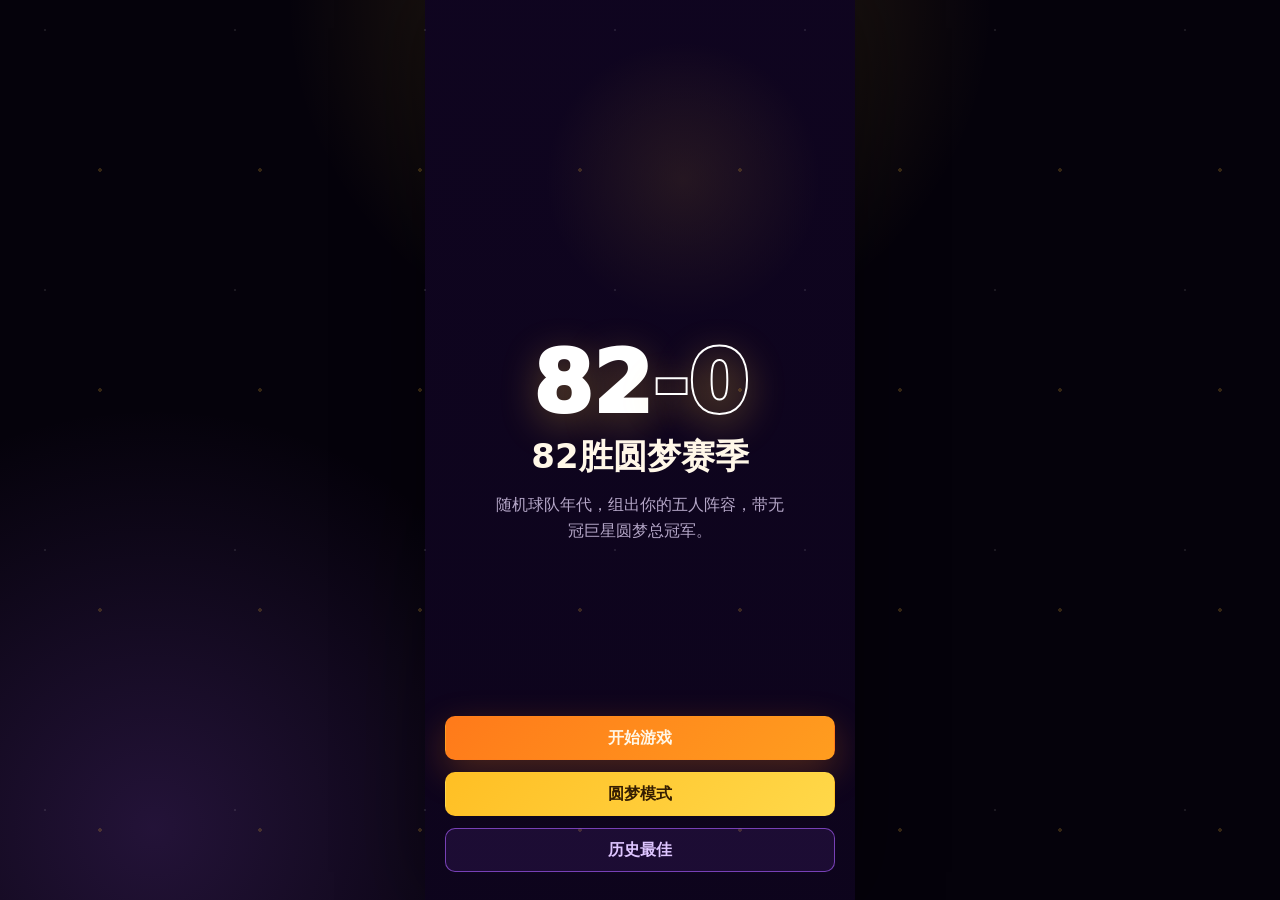
==== index.html @ 45d7c3f8 "Build NBA dream season v1.3" ====
<!doctype html>
<html lang="zh-CN">
  <head>
    <meta charset="utf-8" />
    <meta name="viewport" content="width=device-width, initial-scale=1, maximum-scale=1, user-scalable=no" />
    <title>82胜圆梦赛季</title>
    <link rel="stylesheet" href="./styles.css?v=20260709-v13" />
  </head>
  <body>
    <main class="phone-shell">
      <section class="hero" id="homeView">
        <div class="hero-art">
          <div class="score-logo">82<span>-0</span></div>
          <h1>82胜圆梦赛季</h1>
          <p>随机球队年代，组出你的五人阵容，带无冠巨星圆梦总冠军。</p>
        </div>
        <div class="home-actions">
          <button id="normalBtn" class="primary" type="button">开始游戏</button>
          <button id="dreamBtn" class="gold" type="button">圆梦模式</button>
          <button id="historyBtn" class="ghost" type="button">历史最佳</button>
        </div>
      </section>

      <section class="screen hidden" id="dreamView">
        <header class="screen-head">
          <button id="dreamBackBtn" type="button">返回</button>
          <div>
            <p>选择圆梦对象</p>
            <h2>无冠球星名单</h2>
          </div>
        </header>
        <div id="dreamGrid" class="dream-grid"></div>
      </section>

      <section class="screen hidden" id="draftView">
        <header class="draft-top">
          <button id="draftHomeBtn" type="button">首页</button>
          <div>
            <p id="modeLabel">普通模式</p>
            <h2>组建阵容</h2>
          </div>
          <button id="restartBtn" type="button">重开</button>
        </header>

        <div id="lineup" class="lineup"></div>

        <div id="dreamNote" class="dream-note hidden"></div>

        <section class="round-panel">
          <div class="round-title">
            <strong id="roundText">第 1 / 5 轮</strong>
            <span id="roundHint">先随机球队和年代</span>
          </div>

          <div class="random-row">
            <div>
              <span>球队</span>
              <strong id="teamText">???</strong>
            </div>
            <div>
              <span>年代</span>
              <strong id="eraText">???</strong>
            </div>
          </div>

          <button id="randomBtn" class="primary" type="button">随机</button>
          <button id="lockBtn" class="gold hidden" type="button">锁定球员池</button>

          <div class="reroll-row">
            <button id="rerollTeamBtn" type="button">重换球队 <span id="teamRerollText">1</span>次</button>
            <button id="rerollEraBtn" type="button">重换年代 <span id="eraRerollText">1</span>次</button>
          </div>
        </section>

        <section id="playerSection" class="player-section hidden">
          <div class="section-title">
            <h2>选择你的球员</h2>
            <span id="selectHint">点击球员加入阵容</span>
          </div>
          <div class="filters" id="filters"></div>
          <div id="playerList" class="player-list"></div>
        </section>
      </section>

      <section class="screen hidden" id="resultView">
        <header class="screen-head">
          <button id="resultHomeBtn" type="button">首页</button>
          <div>
            <p>赛季结算</p>
            <h2 id="resultTitle">圆梦成功</h2>
          </div>
        </header>
        <div id="resultCard" class="result-card"></div>
        <div class="result-actions">
          <button id="againBtn" class="primary" type="button">再来一局</button>
          <button id="copyReportBtn" type="button">复制战报</button>
        </div>
      </section>

      <section class="screen hidden" id="historyView">
        <header class="screen-head">
          <button id="historyBackBtn" type="button">返回</button>
          <div>
            <p>本机记录</p>
            <h2>历史最佳</h2>
          </div>
        </header>
        <div id="historyList" class="history-list"></div>
      </section>

      <div id="toast" class="toast hidden"></div>
    </main>

    <script src="./src/game.js?v=20260709-v13"></script>
  </body>
</html>
---- styles.css ----
:root {
  --bg: #100521;
  --panel: rgba(31, 18, 53, 0.92);
  --panel-2: rgba(45, 28, 73, 0.94);
  --line: rgba(255, 255, 255, 0.13);
  --ink: #fff7e8;
  --muted: #b4a6c7;
  --gold: #ffc43b;
  --orange: #f47c16;
  --purple: #8f4ed8;
  --green: #33d184;
  --red: #ff6262;
}

* {
  box-sizing: border-box;
}

html,
body {
  margin: 0;
  min-height: 100%;
  color: var(--ink);
  background:
    radial-gradient(circle at 50% 0%, rgba(255, 196, 59, 0.18), transparent 32%),
    radial-gradient(circle at 12% 92%, rgba(143, 78, 216, 0.22), transparent 30%),
    #05020b;
  font-family: "Microsoft YaHei", "PingFang SC", system-ui, sans-serif;
  touch-action: manipulation;
}

button {
  min-height: 44px;
  border: 1px solid var(--line);
  border-radius: 10px;
  padding: 10px 14px;
  color: var(--ink);
  background: rgba(255, 255, 255, 0.08);
  font: inherit;
  font-weight: 800;
  cursor: pointer;
}

button:disabled {
  opacity: 0.48;
  cursor: not-allowed;
}

.phone-shell {
  position: relative;
  width: min(430px, 100vw);
  min-height: 100vh;
  margin: 0 auto;
  overflow: hidden;
  background:
    linear-gradient(rgba(13, 4, 28, 0.3), rgba(13, 4, 28, 0.92)),
    radial-gradient(circle at 60% 20%, rgba(255, 196, 59, 0.16), transparent 18%),
    var(--bg);
  box-shadow: 0 0 80px rgba(0, 0, 0, 0.44);
}

.phone-shell::before {
  content: "";
  position: fixed;
  inset: 0;
  pointer-events: none;
  background-image:
    radial-gradient(circle, rgba(255, 196, 59, 0.55) 0 2px, transparent 2px),
    radial-gradient(circle, rgba(255, 255, 255, 0.28) 0 1px, transparent 1px);
  background-position: 20px 60px, 140px 160px;
  background-size: 160px 220px, 190px 260px;
  opacity: 0.35;
}

.hidden {
  display: none !important;
}

.hero,
.screen {
  position: relative;
  z-index: 1;
  min-height: 100vh;
  padding: 22px 20px 28px;
}

.hero {
  display: grid;
  align-content: end;
  gap: 42px;
}

.hero-art {
  min-height: 460px;
  display: grid;
  align-content: center;
  gap: 12px;
  text-align: center;
}

.score-logo {
  color: white;
  font-size: 86px;
  line-height: 0.9;
  font-weight: 1000;
  letter-spacing: 0;
  text-shadow: 0 10px 38px rgba(255, 196, 59, 0.3);
}

.score-logo span {
  -webkit-text-stroke: 2px white;
  color: transparent;
}

.hero h1 {
  margin: 0;
  font-size: 34px;
}

.hero p {
  max-width: 300px;
  margin: 0 auto;
  color: var(--muted);
  line-height: 1.6;
}

.home-actions,
.result-actions {
  display: grid;
  gap: 12px;
}

.primary {
  border-color: transparent;
  background: linear-gradient(135deg, #ff7a1a, #ff9d1f);
  box-shadow: 0 12px 36px rgba(244, 124, 22, 0.28);
}

.gold {
  border-color: transparent;
  background: linear-gradient(135deg, #ffbf24, #ffd849);
  color: #351d02;
}

.ghost {
  border-color: rgba(143, 78, 216, 0.8);
  color: #dec5ff;
  background: rgba(143, 78, 216, 0.12);
}

.screen-head,
.draft-top {
  display: flex;
  align-items: center;
  gap: 12px;
  margin-bottom: 16px;
}

.screen-head > div,
.draft-top > div {
  flex: 1;
}

.screen-head p,
.draft-top p,
.round-title span,
.random-row span {
  margin: 0 0 4px;
  color: var(--muted);
  font-size: 12px;
  font-weight: 700;
}

.screen-head h2,
.draft-top h2,
.section-title h2 {
  margin: 0;
  font-size: 24px;
}

.screen-head button,
.draft-top button {
  min-width: 58px;
  min-height: 44px;
  padding: 9px 10px;
  font-size: 13px;
}

.dream-grid {
  display: grid;
  grid-template-columns: repeat(3, minmax(0, 1fr));
  gap: 10px;
  padding-bottom: 24px;
}

.dream-card,
.slot,
.player-card,
.round-panel,
.result-card,
.history-item {
  border: 1px solid var(--line);
  border-radius: 14px;
  background: var(--panel);
}

.dream-card {
  display: grid;
  gap: 6px;
  align-content: start;
  min-height: 142px;
  padding: 10px 8px;
  text-align: center;
}

.avatar {
  display: grid;
  place-items: center;
  width: 48px;
  height: 48px;
  margin: 0 auto;
  border-radius: 14px;
  color: white;
  background: linear-gradient(135deg, #1f68d2, #8f4ed8);
  font-size: 18px;
  font-weight: 1000;
}

.dream-card strong,
.player-card strong {
  display: block;
  font-size: 14px;
}

.fact {
  display: block;
  margin-top: 6px;
  color: #d8c9ef;
  font-size: 11px;
  font-weight: 700;
  line-height: 1.35;
}

.tags {
  display: flex;
  flex-wrap: wrap;
  justify-content: center;
  gap: 4px;
}

.tag {
  border-radius: 999px;
  padding: 2px 7px;
  color: white;
  background: var(--purple);
  font-size: 11px;
  font-weight: 900;
}

.tag-soft {
  color: #f4e9ff;
  background: rgba(255, 255, 255, 0.12);
}

.rarity-legend {
  color: #351d02;
  background: linear-gradient(135deg, #ffd24a, #fff1a8);
}

.rarity-superstar {
  background: linear-gradient(135deg, #ff7a1a, #ff3d72);
}

.rarity-allstar {
  background: linear-gradient(135deg, #8f4ed8, #536dfe);
}

.rarity-starter {
  background: #2575d8;
}

.rarity-role {
  background: #667085;
}

.lineup {
  display: grid;
  grid-template-columns: repeat(6, minmax(0, 1fr));
  gap: 8px;
  margin: 4px 0 14px;
}

.slot {
  min-height: 92px;
  padding: 8px;
  color: var(--muted);
  text-align: center;
  border-style: dashed;
}

.slot:nth-child(1) {
  grid-column: 2 / span 2;
}

.slot:nth-child(2) {
  grid-column: 4 / span 2;
}

.slot:nth-child(3) {
  grid-column: 1 / span 2;
}

.slot:nth-child(4) {
  grid-column: 3 / span 2;
}

.slot:nth-child(5) {
  grid-column: 5 / span 2;
}

.slot.filled {
  color: var(--ink);
  border-style: solid;
  background: linear-gradient(145deg, rgba(23, 80, 153, 0.88), rgba(48, 32, 85, 0.94));
}

.slot.available {
  border-color: var(--gold);
  box-shadow: 0 0 18px rgba(255, 196, 59, 0.4);
}

.slot span,
.slot small {
  display: block;
}

.slot span {
  margin-top: 18px;
  font-weight: 1000;
}

.slot.filled span {
  margin-top: 4px;
  color: white;
}

.slot small {
  margin-top: 5px;
  font-size: 11px;
  line-height: 1.35;
}

.dream-note {
  margin-bottom: 12px;
  border: 1px solid rgba(255, 196, 59, 0.4);
  border-radius: 12px;
  padding: 10px 12px;
  color: #ffe8a3;
  background: rgba(255, 196, 59, 0.08);
  font-size: 13px;
  line-height: 1.5;
}

.round-panel {
  display: grid;
  gap: 12px;
  padding: 14px;
}

.round-title {
  display: flex;
  justify-content: space-between;
  gap: 12px;
}

.round-title strong {
  color: var(--gold);
  font-size: 20px;
}

.random-row {
  display: grid;
  grid-template-columns: repeat(2, minmax(0, 1fr));
  gap: 10px;
}

.random-row div {
  border: 2px solid rgba(255, 196, 59, 0.7);
  border-radius: 12px;
  padding: 12px;
  text-align: center;
  background: rgba(0, 0, 0, 0.12);
}

.random-row strong {
  display: block;
  color: var(--gold);
  font-size: 20px;
}

.reroll-row {
  display: grid;
  grid-template-columns: repeat(2, minmax(0, 1fr));
  gap: 8px;
}

.reroll-row button {
  min-height: 44px;
  padding: 9px 8px;
  color: var(--muted);
  font-size: 12px;
}

.player-section {
  margin-top: 16px;
}

.section-title {
  display: flex;
  align-items: end;
  justify-content: space-between;
  gap: 10px;
  margin-bottom: 10px;
}

.section-title span {
  color: var(--muted);
  font-size: 12px;
}

.filters {
  display: flex;
  gap: 8px;
  margin-bottom: 10px;
  overflow-x: auto;
}

.filters button {
  min-height: 44px;
  padding: 9px 14px;
  border-radius: 999px;
  color: var(--muted);
  white-space: nowrap;
  font-size: 13px;
}

.filters button.active {
  color: white;
  background: var(--purple);
}

.player-list {
  display: grid;
  gap: 8px;
  padding-bottom: 28px;
}

.player-card {
  display: grid;
  grid-template-columns: 1fr auto;
  align-items: center;
  gap: 10px;
  min-height: 84px;
  padding: 10px 12px;
}

.player-card.selected {
  border-color: var(--green);
  box-shadow: 0 0 0 1px rgba(51, 209, 132, 0.6);
}

.player-card em {
  display: block;
  margin-top: 4px;
  color: var(--muted);
  font-style: normal;
  font-size: 12px;
}

.player-rating {
  color: var(--gold);
  font-size: 20px;
  font-weight: 1000;
}

.empty {
  display: grid;
  place-items: center;
  min-height: 170px;
  border: 1px dashed var(--line);
  border-radius: 14px;
  color: var(--muted);
  text-align: center;
}

.result-card {
  display: grid;
  gap: 14px;
  padding: 16px;
}

.record {
  text-align: center;
}

.record strong {
  display: block;
  color: var(--gold);
  font-size: 52px;
  line-height: 1;
}

.metric-grid {
  display: grid;
  grid-template-columns: repeat(2, minmax(0, 1fr));
  gap: 8px;
}

.metric {
  border: 1px solid var(--line);
  border-radius: 12px;
  padding: 10px;
  background: rgba(255, 255, 255, 0.06);
}

.metric span {
  display: block;
  color: var(--muted);
  font-size: 12px;
}

.metric strong {
  display: block;
  margin-top: 3px;
  font-size: 20px;
}

.report {
  color: #e9dcff;
  line-height: 1.7;
}

.history-list {
  display: grid;
  gap: 10px;
}

.history-item {
  padding: 12px;
}

.history-item strong {
  color: var(--gold);
}

.toast {
  position: fixed;
  left: 50%;
  bottom: 24px;
  z-index: 10;
  width: min(330px, calc(100vw - 32px));
  transform: translateX(-50%);
  border: 1px solid rgba(255, 196, 59, 0.35);
  border-radius: 12px;
  padding: 12px 14px;
  color: var(--ink);
  background: rgba(20, 11, 34, 0.96);
  box-shadow: 0 18px 54px rgba(0, 0, 0, 0.42);
  text-align: center;
}

@media (min-width: 700px) {
  .phone-shell {
    min-height: 844px;
  }
}
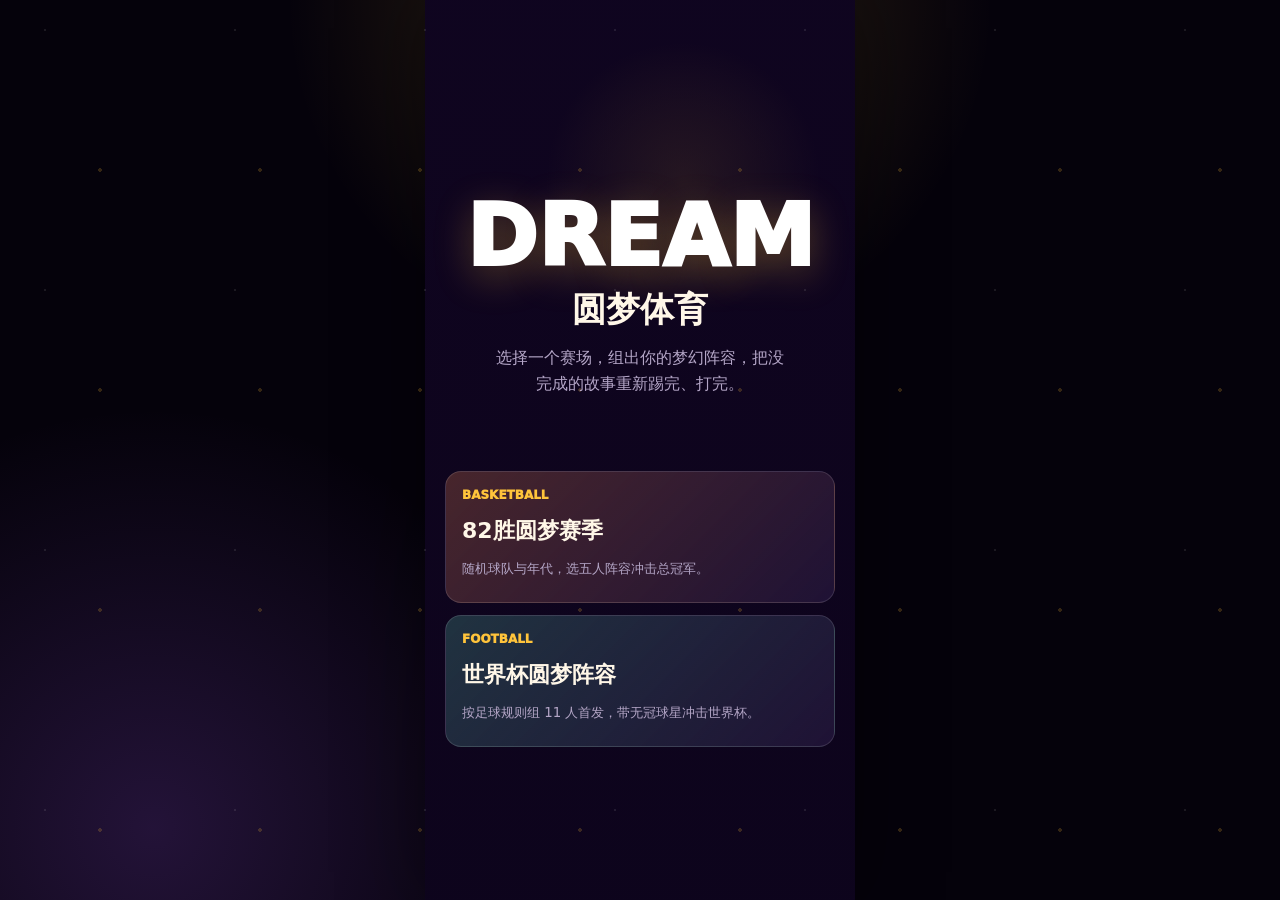
==== commit f205c056: "Add football World Cup mode" ====
--- a/index.html
+++ b/index.html
@@ -3,114 +3,32 @@
   <head>
     <meta charset="utf-8" />
     <meta name="viewport" content="width=device-width, initial-scale=1, maximum-scale=1, user-scalable=no" />
-    <title>82胜圆梦赛季</title>
-    <link rel="stylesheet" href="./styles.css?v=20260709-v13" />
+    <title>圆梦体育</title>
+    <link rel="stylesheet" href="./styles.css?v=20260709-sports-v1" />
   </head>
   <body>
     <main class="phone-shell">
-      <section class="hero" id="homeView">
-        <div class="hero-art">
-          <div class="score-logo">82<span>-0</span></div>
-          <h1>82胜圆梦赛季</h1>
-          <p>随机球队年代，组出你的五人阵容，带无冠巨星圆梦总冠军。</p>
+      <section class="hero hub-hero">
+        <div class="hero-art hub-art">
+          <div class="score-logo">DREAM</div>
+          <h1>圆梦体育</h1>
+          <p>选择一个赛场，组出你的梦幻阵容，把没完成的故事重新踢完、打完。</p>
         </div>
-        <div class="home-actions">
-          <button id="normalBtn" class="primary" type="button">开始游戏</button>
-          <button id="dreamBtn" class="gold" type="button">圆梦模式</button>
-          <button id="historyBtn" class="ghost" type="button">历史最佳</button>
+
+        <div class="hub-grid">
+          <a class="hub-card basketball-card" href="./basketball.html">
+            <span>Basketball</span>
+            <strong>82胜圆梦赛季</strong>
+            <small>随机球队与年代，选五人阵容冲击总冠军。</small>
+          </a>
+
+          <a class="hub-card football-card" href="./football.html">
+            <span>Football</span>
+            <strong>世界杯圆梦阵容</strong>
+            <small>按足球规则组 11 人首发，带无冠球星冲击世界杯。</small>
+          </a>
         </div>
       </section>
-
-      <section class="screen hidden" id="dreamView">
-        <header class="screen-head">
-          <button id="dreamBackBtn" type="button">返回</button>
-          <div>
-            <p>选择圆梦对象</p>
-            <h2>无冠球星名单</h2>
-          </div>
-        </header>
-        <div id="dreamGrid" class="dream-grid"></div>
-      </section>
-
-      <section class="screen hidden" id="draftView">
-        <header class="draft-top">
-          <button id="draftHomeBtn" type="button">首页</button>
-          <div>
-            <p id="modeLabel">普通模式</p>
-            <h2>组建阵容</h2>
-          </div>
-          <button id="restartBtn" type="button">重开</button>
-        </header>
-
-        <div id="lineup" class="lineup"></div>
-
-        <div id="dreamNote" class="dream-note hidden"></div>
-
-        <section class="round-panel">
-          <div class="round-title">
-            <strong id="roundText">第 1 / 5 轮</strong>
-            <span id="roundHint">先随机球队和年代</span>
-          </div>
-
-          <div class="random-row">
-            <div>
-              <span>球队</span>
-              <strong id="teamText">???</strong>
-            </div>
-            <div>
-              <span>年代</span>
-              <strong id="eraText">???</strong>
-            </div>
-          </div>
-
-          <button id="randomBtn" class="primary" type="button">随机</button>
-          <button id="lockBtn" class="gold hidden" type="button">锁定球员池</button>
-
-          <div class="reroll-row">
-            <button id="rerollTeamBtn" type="button">重换球队 <span id="teamRerollText">1</span>次</button>
-            <button id="rerollEraBtn" type="button">重换年代 <span id="eraRerollText">1</span>次</button>
-          </div>
-        </section>
-
-        <section id="playerSection" class="player-section hidden">
-          <div class="section-title">
-            <h2>选择你的球员</h2>
-            <span id="selectHint">点击球员加入阵容</span>
-          </div>
-          <div class="filters" id="filters"></div>
-          <div id="playerList" class="player-list"></div>
-        </section>
-      </section>
-
-      <section class="screen hidden" id="resultView">
-        <header class="screen-head">
-          <button id="resultHomeBtn" type="button">首页</button>
-          <div>
-            <p>赛季结算</p>
-            <h2 id="resultTitle">圆梦成功</h2>
-          </div>
-        </header>
-        <div id="resultCard" class="result-card"></div>
-        <div class="result-actions">
-          <button id="againBtn" class="primary" type="button">再来一局</button>
-          <button id="copyReportBtn" type="button">复制战报</button>
-        </div>
-      </section>
-
-      <section class="screen hidden" id="historyView">
-        <header class="screen-head">
-          <button id="historyBackBtn" type="button">返回</button>
-          <div>
-            <p>本机记录</p>
-            <h2>历史最佳</h2>
-          </div>
-        </header>
-        <div id="historyList" class="history-list"></div>
-      </section>
-
-      <div id="toast" class="toast hidden"></div>
     </main>
-
-    <script src="./src/game.js?v=20260709-v13"></script>
   </body>
 </html>
--- a/styles.css
+++ b/styles.css
@@ -41,6 +41,11 @@
   cursor: pointer;
 }
 
+a {
+  color: inherit;
+  text-decoration: none;
+}
+
 button:disabled {
   opacity: 0.48;
   cursor: not-allowed;
@@ -130,6 +135,68 @@
   gap: 12px;
 }
 
+.link-button {
+  display: grid;
+  place-items: center;
+  min-height: 44px;
+  border: 1px solid var(--line);
+  border-radius: 10px;
+  padding: 10px 14px;
+  font-weight: 800;
+}
+
+.hub-hero {
+  align-content: center;
+  gap: 24px;
+}
+
+.hub-art {
+  min-height: 300px;
+}
+
+.hub-grid {
+  display: grid;
+  gap: 12px;
+}
+
+.hub-card {
+  display: grid;
+  gap: 7px;
+  min-height: 132px;
+  border: 1px solid var(--line);
+  border-radius: 16px;
+  padding: 16px;
+  background: var(--panel);
+}
+
+.hub-card span {
+  color: var(--gold);
+  font-size: 12px;
+  font-weight: 1000;
+  text-transform: uppercase;
+}
+
+.hub-card strong {
+  font-size: 22px;
+}
+
+.hub-card small {
+  color: var(--muted);
+  line-height: 1.5;
+}
+
+.basketball-card {
+  background:
+    linear-gradient(135deg, rgba(244, 124, 22, 0.2), rgba(31, 18, 53, 0.94)),
+    var(--panel);
+}
+
+.football-card {
+  background:
+    linear-gradient(135deg, rgba(51, 209, 132, 0.18), rgba(31, 18, 53, 0.94)),
+    var(--panel);
+}
+
 .primary {
   border-color: transparent;
   background: linear-gradient(135deg, #ff7a1a, #ff9d1f);
@@ -146,6 +213,18 @@
   border-color: rgba(143, 78, 216, 0.8);
   color: #dec5ff;
   background: rgba(143, 78, 216, 0.12);
+}
+
+.football-shell {
+  background:
+    linear-gradient(rgba(5, 27, 21, 0.18), rgba(13, 4, 28, 0.94)),
+    radial-gradient(circle at 55% 18%, rgba(51, 209, 132, 0.17), transparent 20%),
+    var(--bg);
+}
+
+.football-art .score-logo {
+  color: #eafff4;
+  text-shadow: 0 10px 38px rgba(51, 209, 132, 0.28);
 }
 
 .screen-head,
@@ -384,6 +463,10 @@
   gap: 10px;
 }
 
+.football-random {
+  grid-template-columns: repeat(3, minmax(0, 1fr));
+}
+
 .random-row div {
   border: 2px solid rgba(255, 196, 59, 0.7);
   border-radius: 12px;
@@ -398,6 +481,108 @@
   font-size: 20px;
 }
 
+.football-random strong {
+  font-size: 16px;
+}
+
+.team-profile {
+  display: grid;
+  gap: 5px;
+  margin: 10px 0 12px;
+  padding: 10px 12px;
+  border: 1px solid rgba(51, 209, 132, 0.28);
+  border-radius: 8px;
+  background: rgba(5, 27, 21, 0.38);
+}
+
+.team-profile strong {
+  color: #eafff4;
+  font-size: 13px;
+}
+
+.team-profile span {
+  color: var(--muted);
+  font-size: 12px;
+  line-height: 1.55;
+}
+
+.football-pitch {
+  display: grid;
+  grid-template-columns: repeat(6, minmax(0, 1fr));
+  gap: 7px;
+  margin: 4px 0 14px;
+  border: 1px solid rgba(51, 209, 132, 0.35);
+  border-radius: 18px;
+  padding: 12px 10px;
+  background:
+    linear-gradient(90deg, transparent 49%, rgba(255, 255, 255, 0.14) 49% 51%, transparent 51%),
+    linear-gradient(rgba(51, 209, 132, 0.14), rgba(51, 209, 132, 0.04));
+}
+
+.football-slot {
+  min-height: 74px;
+  padding: 6px 5px;
+}
+
+.football-slot b {
+  display: block;
+  color: var(--gold);
+  font-size: 10px;
+}
+
+.football-slot span {
+  margin-top: 6px;
+  font-size: 12px;
+}
+
+.football-slot small {
+  font-size: 10px;
+}
+
+.football-slot:nth-child(1) {
+  grid-column: 3 / span 2;
+}
+
+.football-slot:nth-child(2) {
+  grid-column: 1 / span 1;
+}
+
+.football-slot:nth-child(3) {
+  grid-column: 2 / span 2;
+}
+
+.football-slot:nth-child(4) {
+  grid-column: 4 / span 2;
+}
+
+.football-slot:nth-child(5) {
+  grid-column: 6 / span 1;
+}
+
+.football-slot:nth-child(6) {
+  grid-column: 2 / span 2;
+}
+
+.football-slot:nth-child(7) {
+  grid-column: 4 / span 2;
+}
+
+.football-slot:nth-child(8) {
+  grid-column: 3 / span 2;
+}
+
+.football-slot:nth-child(9) {
+  grid-column: 1 / span 2;
+}
+
+.football-slot:nth-child(10) {
+  grid-column: 3 / span 2;
+}
+
+.football-slot:nth-child(11) {
+  grid-column: 5 / span 2;
+}
+
 .reroll-row {
   display: grid;
   grid-template-columns: repeat(2, minmax(0, 1fr));
@@ -428,6 +613,21 @@
   font-size: 12px;
 }
 
+.section-title-actions {
+  display: grid;
+  justify-items: end;
+  gap: 6px;
+}
+
+.section-title-actions button {
+  min-height: 34px;
+  padding: 6px 10px;
+  border-radius: 999px;
+  color: #eafff4;
+  font-size: 12px;
+  background: rgba(51, 209, 132, 0.14);
+}
+
 .filters {
   display: flex;
   gap: 8px;
@@ -477,6 +677,14 @@
   font-size: 12px;
 }
 
+.player-card small {
+  display: block;
+  margin-top: 5px;
+  color: #d9fff0;
+  font-size: 11px;
+  line-height: 1.4;
+}
+
 .player-rating {
   color: var(--gold);
   font-size: 20px;
@@ -538,6 +746,49 @@
 .report {
   color: #e9dcff;
   line-height: 1.7;
+  padding-top: 2px;
+  font-size: 13px;
+}
+
+.fixture-list {
+  display: grid;
+  gap: 8px;
+}
+
+.fixture {
+  display: grid;
+  grid-template-columns: 56px 1fr;
+  gap: 3px 10px;
+  align-items: center;
+  padding: 9px 10px;
+  border: 1px solid var(--line);
+  border-radius: 8px;
+  background: rgba(255, 255, 255, 0.06);
+}
+
+.fixture span {
+  color: var(--gold);
+  font-size: 12px;
+  font-weight: 900;
+}
+
+.fixture strong {
+  color: white;
+  font-size: 13px;
+}
+
+.fixture small {
+  grid-column: 2;
+  color: var(--muted);
+  font-size: 11px;
+}
+
+.fixture.win {
+  border-color: rgba(51, 209, 132, 0.45);
+}
+
+.fixture.loss {
+  border-color: rgba(255, 105, 135, 0.45);
 }
 
 .history-list {
@@ -574,3 +825,21 @@
     min-height: 844px;
   }
 }
+
+@media (max-width: 390px) {
+  .section-title {
+    align-items: start;
+  }
+
+  .section-title-actions {
+    max-width: 156px;
+  }
+
+  .football-random {
+    grid-template-columns: 1fr;
+  }
+
+  .football-slot {
+    min-height: 68px;
+  }
+}
